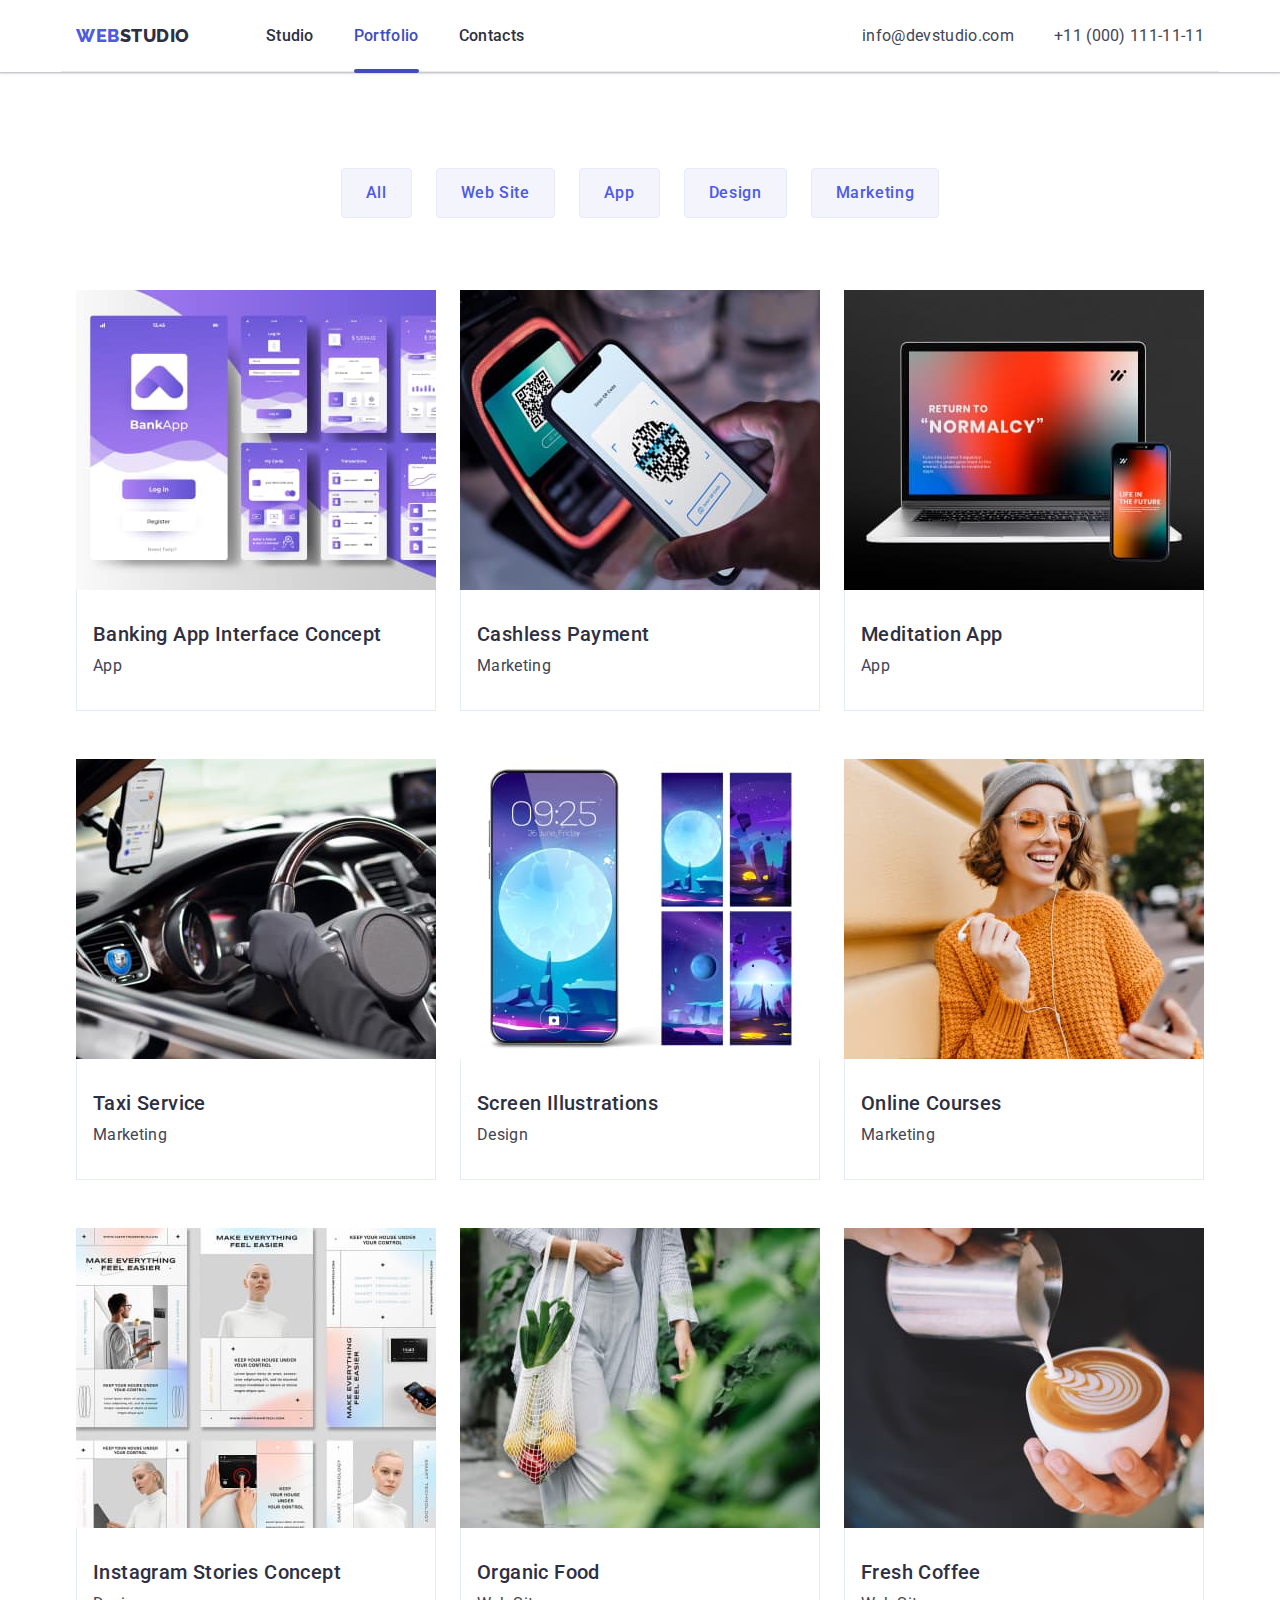
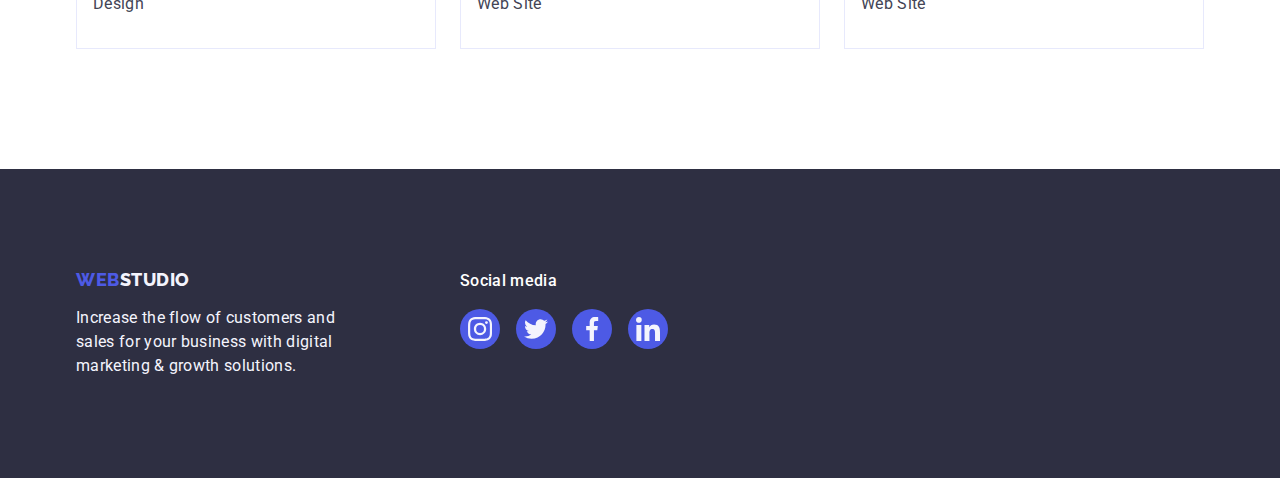
==== portfolio.html @ aacfbc00 "commit" ====
<!DOCTYPE html>
<html lang="en">
  <head>
    <meta charset="UTF-8" />
    <meta http-equiv="X-UA-Compatible" content="IE=edge" />
    <meta name="viewport" content="width=device-width, initial-scale=1.0" />
    <title>Portfolio</title>
    <link rel="preconnect" href="https://fonts.googleapis.com" />
    <link rel="preconnect" href="https://fonts.gstatic.com" crossorigin />
    <link
      href="https://fonts.googleapis.com/css2?family=Raleway:wght@700&family=Roboto:wght@400;500&display=swap"
      rel="stylesheet"
    />
    <link
      href="https://cdnjs.cloudflare.com/ajax/libs/modern-normalize/2.0.0/modern-normalize.min.css"
      rel="stylesheet"
    />
    <link rel="stylesheet" href="./css/style.css" />
  </head>
  <body>
    <header class="page-header">
      <div class="container heder-conteiner">
        <nav class="navigation">
          <a href="./index.html" class="nav-item link"
            >Web<span class="logo">Studio</span></a
          >
          <ul class="site-nav list">
            <li class="site-nave-page">
              <a href="./index.html" class="site-nav-item link">Studio</a>
            </li>
            <li class="site-nave-page">
              <a href="./portfolio.html" class="site-nav-item current-page link"
                >Portfolio</a
              >
            </li>
            <li class="site-nave-page">
              <a href="" class="site-nav-item link"> Contacts </a>
            </li>
          </ul>
        </nav>
        <address class="adress-nav">
          <ul class="address-list list">
            <li>
              <a href="mailto:info@devstudio.com" class="adress-item link"
                >info@devstudio.com</a
              >
            </li>
            <li>
              <a href="tel:+110001111111" class="adress-item link"
                >+11 (000) 111-11-11</a
              >
            </li>
          </ul>
        </address>
      </div>
    </header>
    <main>
      <section class="navigation-portfolio">
        <div class="container">
          <h1 hidden>Navigation</h1>

          <ul class="list-navigation list">
            <li class="btn-item">
              <button type="button" class="btn-navigation">All</button>
            </li>
            <li class="btn-item">
              <button type="button" class="btn-navigation">Web Site</button>
            </li>
            <li class="btn-item">
              <button type="button" class="btn-navigation">App</button>
            </li>
            <li class="btn-item">
              <button type="button" class="btn-navigation">Design</button>
            </li>
            <li class="btn-item">
              <button type="button" class="btn-navigation">Marketing</button>
            </li>
          </ul>
          <ul class="portfolio-list list">
            <li class="portfolio-item">
              <a class="link portfolio-link" href="">
                <div class="overlay-wrap">
                  <img
                    src="./images/portfolio/bankng-app.jpg"
                    alt="bankng app"
                    height="300"
                    width="360"
                    class="portfolio-img"
                  />
                  <p class="overlay">
                    14 Stylish and User-Friendly App Design Concepts · Task
                    Manager App · Calorie Tracker App · Exotic Fruit Ecommerce
                    App · Cloud Storage App
                  </p>
                </div>
                <div class="portfolio-item-block">
                  <h2 class="portfolio-title">Banking App Interface Concept</h2>
                  <p class="portfolio-text">App</p>
                </div>
              </a>
            </li>
            <li class="portfolio-item">
              <a class="link portfolio-link" href="">
                <div class="overlay-wrap">
                  <img
                    src="./images/portfolio/payment.jpg"
                    alt="cashless payment"
                    height="300"
                    width="360"
                    class="portfolio-img"
                  />
                  <p class="overlay">
                    14 Stylish and User-Friendly App Design Concepts · Task
                    Manager App · Calorie Tracker App · Exotic Fruit Ecommerce
                    App · Cloud Storage App
                  </p>
                </div>
                <div class="portfolio-item-block">
                  <h2 class="portfolio-title">Cashless Payment</h2>
                  <p class="portfolio-text">Marketing</p>
                </div>
              </a>
            </li>
            <li class="portfolio-item">
              <a class="link portfolio-link" href="">
                <div class="overlay-wrap">
                  <img
                    src="./images/portfolio/meditation-app.jpg"
                    alt="meditation app"
                    height="300"
                    width="360"
                    class="portfolio-img"
                  />
                  <p class="overlay">
                    14 Stylish and User-Friendly App Design Concepts · Task
                    Manager App · Calorie Tracker App · Exotic Fruit Ecommerce
                    App · Cloud Storage App
                  </p>
                </div>
                <div class="portfolio-item-block">
                  <h2 class="portfolio-title">Meditation App</h2>
                  <p class="portfolio-text">App</p>
                </div>
              </a>
            </li>
            <li class="portfolio-item">
              <a class="link portfolio-link" href="">
                <div class="overlay-wrap">
                  <img
                    src="./images/portfolio/taxi-servise.jpg"
                    alt="taxi service"
                    height="300"
                    width="360"
                    class="portfolio-img"
                  />
                  <p class="overlay">
                    14 Stylish and User-Friendly App Design Concepts · Task
                    Manager App · Calorie Tracker App · Exotic Fruit Ecommerce
                    App · Cloud Storage App
                  </p>
                </div>
                <div class="portfolio-item-block">
                  <h2 class="portfolio-title">Taxi Service</h2>
                  <p class="portfolio-text">Marketing</p>
                </div>
              </a>
            </li>
            <li class="portfolio-item">
              <a class="link portfolio-link" href="">
                <div class="overlay-wrap">
                  <img
                    src="./images/portfolio/screen.jpg"
                    alt="screen"
                    height="300"
                    width="360"
                    class="portfolio-img"
                  />
                  <p class="overlay">
                    14 Stylish and User-Friendly App Design Concepts · Task
                    Manager App · Calorie Tracker App · Exotic Fruit Ecommerce
                    App · Cloud Storage App
                  </p>
                </div>
                <div class="portfolio-item-block">
                  <h2 class="portfolio-title">Screen Illustrations</h2>
                  <p class="portfolio-text">Design</p>
                </div>
              </a>
            </li>
            <li class="portfolio-item">
              <a class="link portfolio-link" href="">
                <div class="overlay-wrap">
                  <img
                    src="./images/portfolio/online-courses.jpg"
                    alt="online courses"
                    height="300"
                    width="360"
                    class="portfolio-img"
                  />
                  <p class="overlay">
                    14 Stylish and User-Friendly App Design Concepts · Task
                    Manager App · Calorie Tracker App · Exotic Fruit Ecommerce
                    App · Cloud Storage App
                  </p>
                </div>
                <div class="portfolio-item-block">
                  <h2 class="portfolio-title">Online Courses</h2>
                  <p class="portfolio-text">Marketing</p>
                </div>
              </a>
            </li>
            <li class="portfolio-item">
              <a class="link portfolio-link" href="">
                <div class="overlay-wrap">
                  <img
                    src="./images/portfolio/instagram-stories.jpg"
                    alt="instagram stories concept"
                    height="300"
                    width="360"
                    class="portfolio-img"
                  />
                  <p class="overlay">
                    14 Stylish and User-Friendly App Design Concepts · Task
                    Manager App · Calorie Tracker App · Exotic Fruit Ecommerce
                    App · Cloud Storage App
                  </p>
                </div>
                <div class="portfolio-item-block">
                  <h2 class="portfolio-title">Instagram Stories Concept</h2>
                  <p class="portfolio-text">Design</p>
                </div>
              </a>
            </li>
            <li class="portfolio-item">
              <a class="link portfolio-link" href="">
                <div class="overlay-wrap">
                  <img
                    src="./images/portfolio/organic-food.jpg"
                    alt="organic food"
                    height="300"
                    width="360"
                    class="portfolio-img"
                  />
                  <p class="overlay">
                    14 Stylish and User-Friendly App Design Concepts · Task
                    Manager App · Calorie Tracker App · Exotic Fruit Ecommerce
                    App · Cloud Storage App
                  </p>
                </div>
                <div class="portfolio-item-block">
                  <h2 class="portfolio-title">Organic Food</h2>
                  <p class="portfolio-text">Web Site</p>
                </div>
              </a>
            </li>
            <li class="portfolio-item">
              <a class="link portfolio-link" href="">
                <div class="overlay-wrap">
                  <img
                    src="./images/portfolio/fresh-cofee.jpg"
                    alt="fresh coffee"
                    height="300"
                    width="360"
                    class="portfolio-img"
                  />
                  <p class="overlay">
                    14 Stylish and User-Friendly App Design Concepts · Task
                    Manager App · Calorie Tracker App · Exotic Fruit Ecommerce
                    App · Cloud Storage App
                  </p>
                </div>
                <div class="portfolio-item-block">
                  <h2 class="portfolio-title">Fresh Coffee</h2>
                  <p class="portfolio-text">Web Site</p>
                </div>
              </a>
            </li>
          </ul>
        </div>
      </section>
    </main>
    <footer class="footer">
      <div class="container footer-container">
        <div class="footer-block">
          <a href="./index.html" class="nav-item-footer link"
            >Web<span class="logo-footer">Studio</span></a
          >
          <p class="footer-text">
            Increase the flow of customers and sales for your business with
            digital marketing & growth solutions.
          </p>
        </div>
        <div class="footer-soc-block">
          <p class="footer-soc-name">Social media</p>
          <ul class="footer-soc-list list">
            <li class="footer-soc-item">
              <a
                href=""
                class="footer-soc-link link"
                target="_blank"
                rel="nooperen noreferrer"
                ><svg class="footer-soc-icon" width="24" height="24">
                  <use href="./images/icons.svg#icon-instagram"></use>
                </svg>
              </a>
            </li>
            <li class="footer-soc-item">
              <a
                href=""
                class="footer-soc-link link"
                target="_blank"
                rel="nooperen noreferrer"
              >
                <svg class="footer-soc-icon" width="24" height="24">
                  <use href="./images/icons.svg#icon-twitter"></use>
                </svg>
              </a>
            </li>
            <li class="footer-soc-item">
              <a
                href=""
                class="footer-soc-link link"
                target="_blank"
                rel="nooperen noreferrer"
                ><svg class="footer-soc-icon" width="24" height="24">
                  <use href="./images/icons.svg#icon-facebook"></use>
                </svg>
              </a>
            </li>
            <li class="footer-soc-item">
              <a
                href=""
                class="footer-soc-link link"
                target="_blank"
                rel="nooperen noreferrer"
                ><svg class="footer-soc-icon" width="24" height="24">
                  <use href="./images/icons.svg#icon-linkedin"></use>
                </svg>
              </a>
            </li>
          </ul>
        </div>
      </div>
    </footer>
  </body>
</html>
---- css/style.css ----
.list {
  list-style: none;
}

.link {
  text-decoration: none;
}

:root {
  --first-title-color: #ffffff;
  --title-our-work-color: #2e2f42;
  --logo-color: #2e2f42;
  --background-color-btn: #f4f4fd;
  --portfolio-btn-color: #e7e9fc;
}
body {
  font-family: 'Roboto', sans-serif;
  color: #434455;
  background-color: #ffffff;
}

ul {
  margin: 0;
  padding: 0;
}

p,
h1,
h2,
h3 {
  margin: 0;
}

img {
  display: block;
}
/*========HEADER========*/
.page-header {
  box-shadow: 0px 2px 1px rgba(46, 47, 66, 0.08),
    0px 1px 1px rgba(46, 47, 66, 0.16), 0px 1px 6px rgba(46, 47, 66, 0.08);
}

.heder-conteiner {
  display: flex;
  border-bottom: 1px solid #e7e9fc;
  height: 72px;
}

.container {
  width: 1158px;
  padding-left: 15px;
  padding-right: 15px;
  margin: 0 auto;
}

.logo {
  font-family: 'Raleway', sans-serif;
  font-weight: 800;
  font-size: 18px;
  line-height: 1.17;
  letter-spacing: 0.03em;
  text-transform: uppercase;
  color: var(--logo-color);
}

.navigation {
  display: flex;
  align-items: center;
}

.adress-conteiner {
  display: flex;
  margin-left: auto;
}

.nav-item {
  font-family: 'Raleway', sans-serif;
  font-style: normal;
  font-weight: 800;
  font-size: 18px;
  line-height: 1.17;
  /* identical to box height, or 117% */
  letter-spacing: 0.03em;
  text-transform: uppercase;
  color: #4d5ae5;
  margin-right: 76px;
  padding: 24px 0;
  transition: color 250ms cubic-bezier(0.4, 0, 0.2, 1);
}

.site-nav {
  display: flex;
  gap: 40px;
  align-items: center;
  padding: 24px 0;
}

.site-nav-item {
  font-weight: 500;
  font-size: 16px;
  line-height: 1.5;
  letter-spacing: 0.02em;
  color: #2e2f42;
  display: block;
  padding: 24px 0;
  position: relative;
  transition: color 250ms cubic-bezier(0.4, 0, 0.2, 1);
}

.site-nav-item::after {
  content: '';
  position: absolute;
  left: 0;
  bottom: 0;
  transform: scaleX(0);
  transform-origin: right;
  width: 100%;
  height: 4px;
  bottom: -1px;
  border-radius: 2px;
  background-color: #404bbf;
  transition: color 250ms cubic-bezier(0.4, 0, 0.2, 1);
}

.site-nav-item:hover::after,
.site-nav-item:focus::after,
.site-nav-item.current-page::after {
  transform: scaleX(1);
  transform-origin: left;
}

.site-nav-item:hover,
.site-nav-item:focus,
.site-nav-item.current-page {
  color: #404bbf;
}

.adress-nav {
  display: flex;
  font-style: normal;
  margin-left: auto;
  align-items: center;
}
.address-list {
  display: flex;
  gap: 40px;
}
.adress-item {
  font-size: 16px;
  line-height: 1.5;
  letter-spacing: 0.02em;
  color: #434455;
  font-style: normal;
  display: block;
  padding: 24px 0;
  transition: color 250ms cubic-bezier(0.4, 0, 0.2, 1);
}

.adress-item:hover,
.adress-item:focus {
  color: #404bbf;
}

.hero {
  background: #2e2f42;
  padding: 188px 0;
  background-image: linear-gradient(
      rgba(46, 47, 66, 0.7),
      rgba(46, 47, 66, 0.7)
    ),
    url(../images/people-office.jpg);
  background-repeat: no-repeat;
  background-position: center;
  background-size: cover;
  max-width: 1440px;
}

.hero-title {
  font-size: 56px;
  line-height: 1.07;
  text-align: center;
  letter-spacing: 0.02em;
  color: var(--first-title-color);
  max-width: 496px;
  margin-left: auto;
  margin-right: auto;
}
.btn-hero {
  display: block;
  font-family: 'Roboto', sans-serif;
  min-width: 169px;
  height: 56px;
  background: #4d5ae5;
  box-shadow: 0px 4px 4px rgba(0, 0, 0, 0.15);
  border-radius: 4px;
  cursor: pointer;
  font-weight: 500;
  font-size: 16px;
  line-height: 1.5;
  /* identical to box height, or 150% */
  align-items: center;
  letter-spacing: 0.04em;
  color: #ffffff;
  margin-top: 48px;
  margin-left: auto;
  margin-right: auto;
  border: none;
  transition: background-color 250ms cubic-bezier(0.4, 0, 0.2, 1);
}

.btn-hero:hover,
.btn-hero:focus {
  background-color: #404bbf;
}
/*INFO--------*/

.info {
  padding: 120px 0;
}

.visually-hidden {
  position: absolute;
  width: 1px;
  height: 1px;
  margin: -1px;
  border: 0;
  padding: 0;

  white-space: nowrap;
  clip-path: inset(100%);
  clip: rect(0 0 0 0);
  overflow: hidden;
}

.post-cats-item {
  border-radius: 4px;
}
.container-info {
  display: flex;
}

.list-info {
  display: flex;
  gap: 24px;
}

.list-icons-block {
  display: flex;
  justify-content: center;
  align-items: center;
  height: 112px;
  background-color: #f4f4fd;
  border-radius: 4px;
  margin-bottom: 8px;
}

.post-cats-title {
  font-weight: 500;
  font-size: 20px;
  line-height: 1.2;
  /* identical to box height, or 120% */
  letter-spacing: 0.02em;
  color: #2e2f42;
  margin-bottom: 8px;
}

.post-cats-text {
  min-width: 264px;
  font-size: 16px;
  line-height: 1.5;
  /* or 150% */
  letter-spacing: 0.02em;
  color: #434455;
}

/*our-work-container*/

.our-work {
  padding-bottom: 120px;
}

.our-work-title {
  font-size: 36px;
  line-height: 1.11;
  /* identical to box height, or 111% */
  text-align: center;
  letter-spacing: 0.02em;
  text-transform: capitalize;
  color: var(--title-our-work-color);
  padding-bottom: 72px;
}

.our-work-list {
  display: flex;
  gap: 24px;
}

.section-team {
  background: #f4f4fd;
  padding-top: 120px;
  padding-bottom: 120px;
}

.team-block {
  background-color: #ffffff;
  width: calc((100% - 72px) / 4);
  border-radius: 0px 0px 4px 4px;
  box-shadow: 0px 1px 6px rgba(46, 47, 66, 0.08),
    0px 1px 1px rgba(46, 47, 66, 0.16), 0px 2px 1px rgba(46, 47, 66, 0.08);
}

.team-list {
  display: flex;
  gap: 24px;
}

.team-title {
  font-size: 36px;
  line-height: 1.11;
  text-align: center;
  letter-spacing: 0.02em;
  text-transform: capitalize;
  color: var(--title-our-work-color);
  margin-bottom: 72px;
}

.team-name {
  padding: 32px 16px;
}

.team-subtitle {
  font-weight: 500;
  font-size: 20px;
  line-height: 1.2;
  letter-spacing: 0.02em;
  color: #2e2f42;
  text-align: center;
  margin-bottom: 8px;
}

.team-text {
  font-size: 16px;
  line-height: 24px;
  /* identical to box height, or 150% */
  letter-spacing: 0.02em;
  color: #434455;
  text-align: center;
  margin-bottom: 8px;
}
.team-soc-list {
  display: flex;
  justify-content: center;
  gap: 24px;
}

.team-soc-item {
  width: 40px;
  height: 40px;
}
.team-soc-link {
  width: 100%;
  height: 100%;
  background-color: #4d5ae5;
  border-radius: 50%;
  display: flex;
  justify-content: center;
  align-items: center;
  transition-property: background-color;
  transition-duration: 250ms;
  transition-timing-function: cubic-bezier(0.4, 0, 0.2, 1);
}

.team-soc-link:hover,
.team-soc-link:focus {
  background-color: #404bbf;
}

.team-soc-icon {
  fill: #f4f4fd;
}

.customers-section {
  padding-top: 120px;
}

.customers-name {
  font-family: 'Roboto';

  font-weight: 700;
  font-size: 36px;
  line-height: 1.11;
  text-align: center;
  letter-spacing: 0.02em;
  text-transform: capitalize;
  color: #2e2f42;
  margin-bottom: 72px;
}

.customers-list {
  display: flex;
  flex-direction: row;
  align-items: flex-start;
  padding-bottom: 120px;
  gap: 24px;
}

.costomers-link {
  width: 100%;
  height: 100%;
  display: flex;
  box-sizing: border-box;
  border: 1px solid #8e8f99;
  border-radius: 4px;
  justify-content: center;
  align-items: center;
  color: #8e8f99;
  transition-property: border-color, color;
  transition-duration: 250ms;
  transition-timing-function: cubic-bezier(0.4, 0, 0.2, 1);
}

.costomers-link:hover,
.costomers-link:focus {
  border-color: #404bbf;
  color: #404bbf;
}

.customers-item {
  width: 168px;
  height: 88px;
  display: flex;
}

.customers-icon {
  fill: currentColor;
}

.logo-footer {
  font-family: 'Raleway', sans-serif;
  font-weight: 800;
  font-size: 18px;
  line-height: 1.17;
  /* identical to box height, or 117% */
  letter-spacing: 0.03em;
  text-transform: uppercase;
  color: #f4f4fd;
}

.footer-item {
  font-family: 'Raleway';
  font-weight: 800;
  font-size: 18px;
  line-height: 1.17;
  /* identical to box height, or 117% */
  letter-spacing: 0.03em;
  text-transform: uppercase;
  color: #f4f4fd;
}

.footer {
  background: #2e2f42;
  padding: 100px 0;
}

.footer-text {
  font-size: 16px;
  line-height: 1.5;
  letter-spacing: 0.02em;
  color: #f4f4fd;
  width: 264px;
}

.footer-container {
  display: flex;
  justify-content: left;

  align-items: baseline;
}

.footer-block {
  margin-right: 120px;
}

.footer-soc-list {
  display: flex;
  gap: 16px;
}
.footer-soc-item {
  width: 40px;
  height: 40px;
}

.footer-soc-icon {
  fill: #f4f4fd;
}

.footer-soc-link:hover,
.footer-soc-link:focus {
  background-color: #31d0aa;
}

.footer-soc-name {
  font-family: 'Roboto';
  font-weight: 500;
  font-size: 16px;
  line-height: 1.5;
  /* identical to box height, or 150% */
  letter-spacing: 0.02em;
  color: #ffffff;
  margin-bottom: 16px;
}

.footer-soc-link {
  width: 100%;
  height: 100%;
  background-color: #4d5ae5;
  border-radius: 50%;
  display: flex;
  justify-content: center;
  align-items: center;
  transition-property: background-color;
  transition-duration: 250ms;
  transition-timing-function: cubic-bezier(0.4, 0, 0.2, 1);
}

.nav-item-footer {
  font-family: 'Raleway', sans-serif;
  font-style: normal;
  font-weight: 800;
  font-size: 18px;
  line-height: 1.17;
  /* identical to box height, or 117% */
  letter-spacing: 0.03em;
  text-transform: uppercase;
  color: #4d5ae5;
  display: inline-block;
  margin-bottom: 16px;
}

.btn-navigation {
  font-family: 'Roboto', sans-serif;
  font-weight: 500;
  font-size: 16px;
  line-height: 1.5;
  /* identical to box height, or 150% */
  display: flex;
  align-items: center;
  text-align: center;
  letter-spacing: 0.04em;
  color: #4d5ae5;
  cursor: pointer;
  background-color: var(--background-color-btn);
  padding: 12px 24px;
  border-radius: 4px;
  border: 1px solid var(--portfolio-btn-color);
  transition: color 250ms cubic-bezier(0.4, 0, 0.2, 1),
    background-color 250ms cubic-bezier(0.4, 0, 0.2, 1),
    border-color 250ms cubic-bezier(0.4, 0, 0.2, 1),
    box-shadow 250ms cubic-bezier(0.4, 0, 0.2, 1);
}

.btn-navigation:hover,
.btn-navigation:focus {
  color: #ffffff;
  background: #404bbf;
  border: 1px solid transparent;
  box-shadow: 0px 3px 1px rgba(0, 0, 0, 0.1), 0px 2px 1px rgba(0, 0, 0, 0.08),
    0px 2px 2px rgba(0, 0, 0, 0.12);
}

.list-nav {
  margin-left: 0 auto;
  margin-right: 0 auto;
  padding-top: 96px;
}

.list-navigation {
  display: flex;
  gap: 24px;
  justify-content: center;
  margin-bottom: 72px;
}

.portfolio-container {
  margin-top: 72px;
  margin-bottom: 120px;
}

.navigation-portfolio {
  display: flex;
  padding-top: 96px;
  padding-bottom: 120px;
}

.portfolio-link {
  display: block;
  transition: box-shadow 250ms cubic-bezier(0.4, 0, 0.2, 1);
}

.portfolio-item-block {
  padding: 32px 16px;
  border: 1px solid #e7e9fc;
  border-top: none;
}

.portfolio-list {
  display: flex;
  gap: 24px;
  flex-wrap: wrap;
  row-gap: 48px;
}

.portfolio-item {
  width: calc((100% - 48px) / 3);
}

.portfolio-link:hover .overlay,
.portfolio-link:focus .overlay {
  transform: translateY(0);
}
.portfolio-link:hover,
.portfolio-link:focus {
  box-shadow: 0px 1px 6px rgba(46, 47, 66, 0.08),
    0px 1px 1px rgba(46, 47, 66, 0.16), 0px 2px 1px rgba(46, 47, 66, 0.08);
}

.portfolio-title {
  font-weight: 500;
  font-size: 20px;
  line-height: 1.2;
  /* identical to box height, or 120% */
  letter-spacing: 0.02em;
  color: #2e2f42;
  margin-bottom: 8px;
}

.portfolio-text {
  font-size: 16px;
  line-height: 1.5;
  /* identical to box height, or 150% */
  letter-spacing: 0.02em;
  color: #434455;
}

.overlay-wrap {
  position: relative;
  overflow: hidden;
}

.overlay {
  position: absolute;
  top: 0;
  padding: 40px 32px;
  width: 100%;
  height: 100%;
  background-color: #4d5ae5;
  font-family: 'Roboto';
  font-size: 16px;
  line-height: 1.5;
  letter-spacing: 0.02em;
  color: #f4f4fd;
  transform: translateY(100%);
  transition: transform 250ms cubic-bezier(0.4, 0, 0.2, 1);
}

.backdrop {
  position: fixed;
  width: 100%;
  height: 100%;
  background-color: rgba(46, 47, 66, 0.4);
  top: 0;
  transition: opacity 250ms cubic-bezier(0.4, 0, 0.2, 1),
    visibility 250ms cubic-bezier(0.4, 0, 0.2, 1);
}

.modal {
  position: absolute;
  top: 50%;
  left: 50%;
  transform: translate(-50%, -50%) scale(1);
  transition: transform 250ms cubic-bezier(0.4, 0, 0.2, 1);
  width: 408px;
  min-height: 584px;
  background-color: #fcfcfc;
  box-shadow: 0px 1px 1px rgba(0, 0, 0, 0.14), 0px 1px 3px rgba(0, 0, 0, 0.12),
    0px 2px 1px rgba(0, 0, 0, 0.2);
  border-radius: 4px;
}

.backdrop.is-hidden .modal {
  transform: translate(-50%, -50%) scaleY(0);
}

.is-hidden {
  visibility: hidden;
  opacity: 0;
  pointer-events: none;
}

.modal-close {
  position: absolute;
  width: 24px;
  height: 24px;
  top: 24px;
  right: 24px;
  background: #e7e9fc;
  border-radius: 50%;
  display: flex;
  justify-content: center;
  align-items: center;
  margin-left: auto;
  border: 1px solid rgba(0, 0, 0, 0.1);
  padding: 0;
  cursor: pointer;
  transition: background-color 250ms cubic-bezier(0.4, 0, 0.2, 1),
    border 250ms cubic-bezier(0.4, 0, 0.2, 1);
}

.modal-close:hover,
.modal-close:focus {
  background: #404bbf;
  border-radius: 50%;
  border: none;
  fill: #ffffff;
}

.modal-close-icon {
  transition: fill 250ms cubic-bezier(0.4, 0, 0.2, 1);
}

.modal-title {
  padding-top: 72px;
  font-weight: 500;
  font-size: 16px;
  line-height: 1.5;
  text-align: center;
  letter-spacing: 0.02em;
  color: #2e2f42;
  padding-bottom: 32px;
}

.modal-field {
  margin-bottom: 26px;
  margin-left: 24px;
}
.modal-input {
  display: flex;
  width: 360px;
  height: 40px;
  border: 1px solid rgba(46, 47, 66, 0.4);
  border-radius: 4px;
  padding-left: 19px;
  font-size: 16px;
  line-height: 1.5;
  letter-spacing: 0.02em;
}

.input-wrap {
  position: relative;
}

.modal-icon {
  position: absolute;
  left: 19px;
  top: 50%;
  transform: translateY(-50%);
}

.modal-icon:hover,
.modal-icon:focus {
  fill: #4d5ae5;
}

.modal-input:hover,
.modal-input:focus {
  border: 1px solid #4d5ae5;
  border-radius: 4px;
}

.input-label {
  font-family: 'Roboto';
  font-style: normal;
  font-weight: 400;
  font-size: 12px;
  line-height: 1.2px;
  letter-spacing: 0.04em;
  color: #8e8f99;
  padding-bottom: 4px;
}

.modal-btn {
  width: 169px;
  height: 56px;
  margin: 24px 120px 24px 119px;
  font-weight: 500;
  font-size: 16px;
  line-height: 1.5;
  letter-spacing: 0.04em;
}

.modal-btn:hover,
.modal-btn:focus {
  background: #4d5ae5;
  border-radius: 4px;
  color: #ffffff;
  border: none;
}
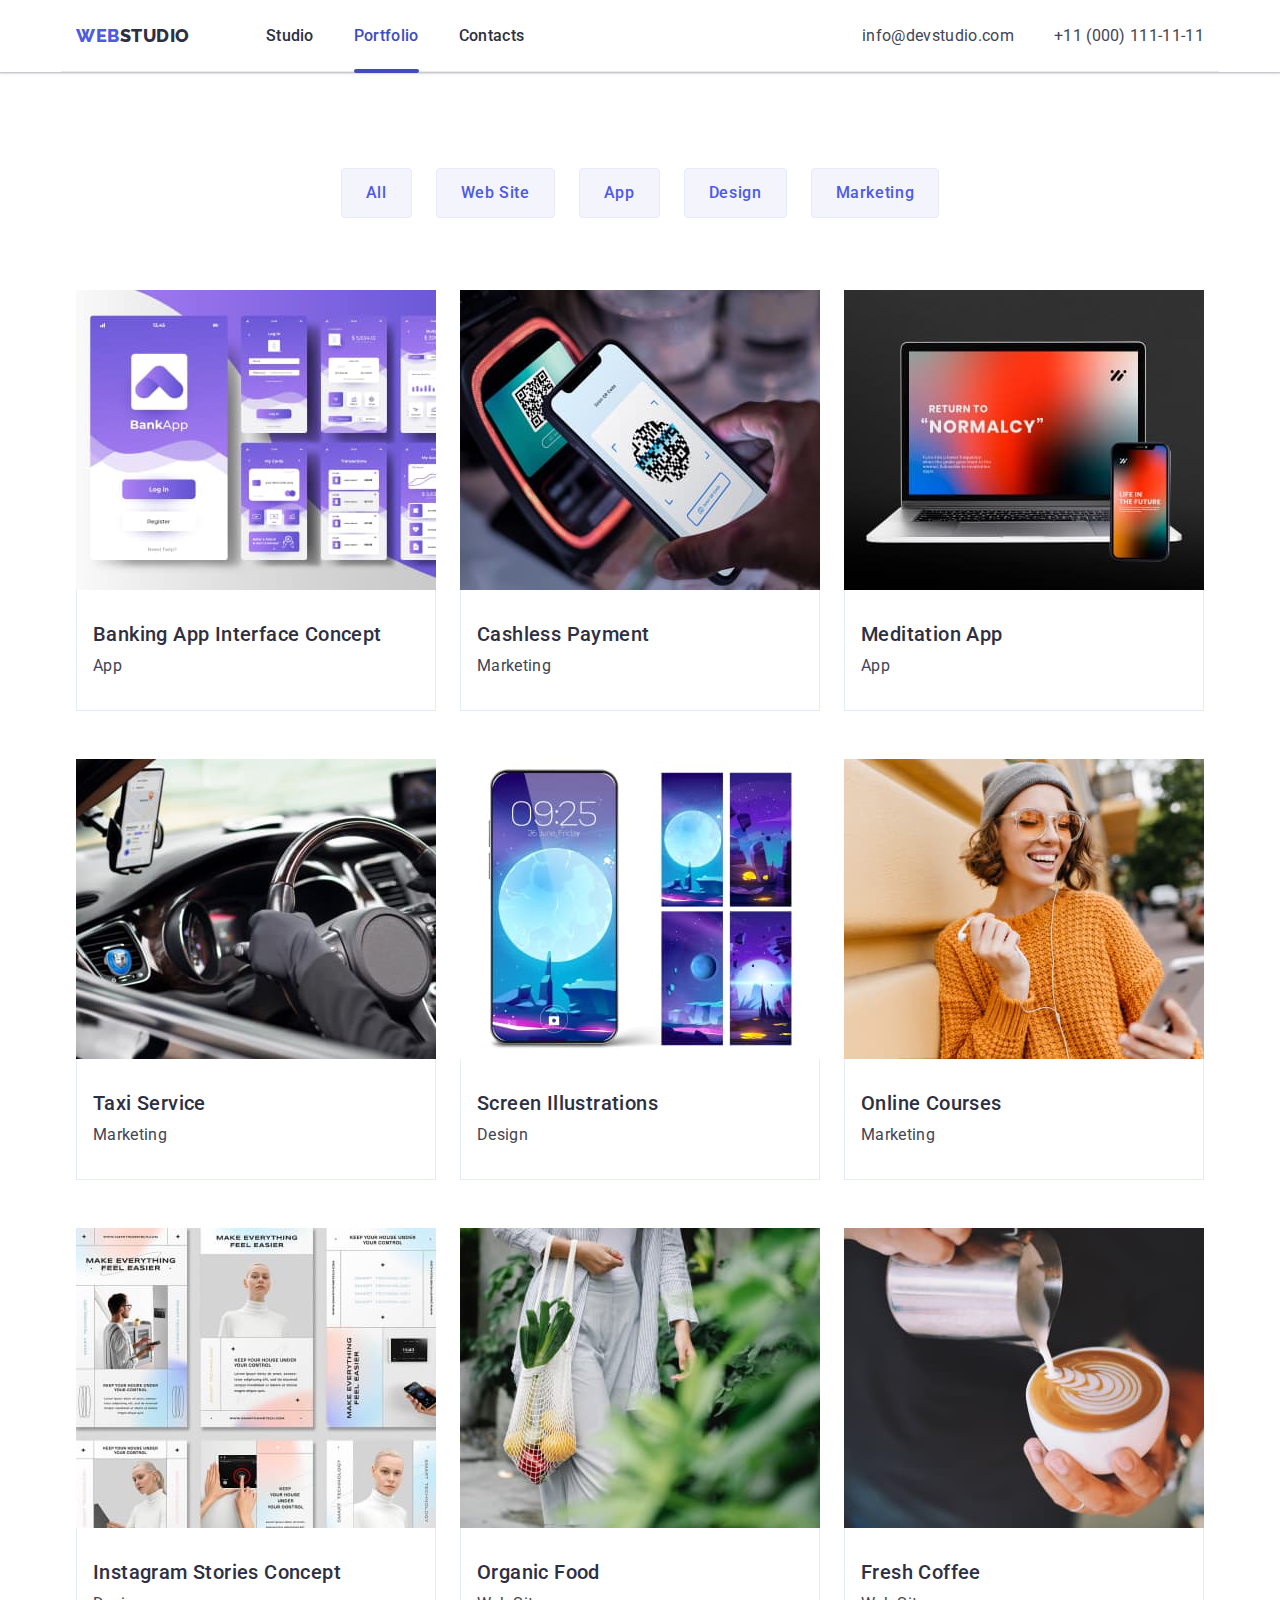
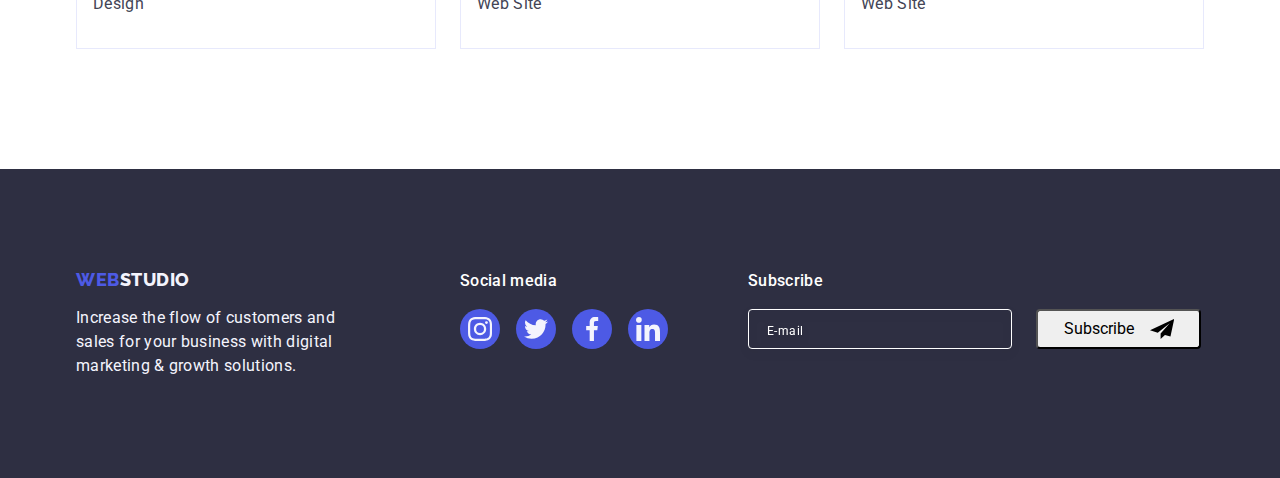
==== commit d9f88dc1: "commit" ====
--- a/portfolio.html
+++ b/portfolio.html
@@ -340,6 +340,24 @@
             </li>
           </ul>
         </div>
+        <div>
+          <p class="footer-input-title">Subscribe</p>
+          <div class="footer-btn-block">
+            <input
+              type="email"
+              id="footer-email"
+              name="footer-email"
+              class="footer-input"
+              placeholder="E-mail"
+            />
+            <button type="submit" class="footer-btn">
+              Subscribe
+              <svg class="footer-icon-btn" width="24" height="24">
+                <use href="./images/icons.svg#icon-send"></use>
+              </svg>
+            </button>
+          </div>
+        </div>
       </div>
     </footer>
   </body>
--- a/css/style.css
+++ b/css/style.css
@@ -685,6 +685,7 @@
   box-shadow: 0px 1px 1px rgba(0, 0, 0, 0.14), 0px 1px 3px rgba(0, 0, 0, 0.12),
     0px 2px 1px rgba(0, 0, 0, 0.2);
   border-radius: 4px;
+  padding: 72px 24px 24px 24px;
 }
 
 .backdrop.is-hidden .modal {
@@ -729,30 +730,35 @@
 }
 
 .modal-title {
-  padding-top: 72px;
   font-weight: 500;
   font-size: 16px;
   line-height: 1.5;
   text-align: center;
   letter-spacing: 0.02em;
   color: #2e2f42;
-  padding-bottom: 32px;
+  margin-bottom: 16px;
 }
 
 .modal-field {
-  margin-bottom: 26px;
-  margin-left: 24px;
+  margin-bottom: 8px;
 }
 .modal-input {
   display: flex;
-  width: 360px;
+  width: 100%;
   height: 40px;
   border: 1px solid rgba(46, 47, 66, 0.4);
   border-radius: 4px;
-  padding-left: 19px;
-  font-size: 16px;
-  line-height: 1.5;
-  letter-spacing: 0.02em;
+  padding-left: 38px;
+  font-size: 16px;
+  line-height: 1.5;
+  letter-spacing: 0.02em;
+  outline: transparent;
+  transition: border-color 250ms cubic-bezier(0.4, 0, 0.2, 1);
+  background-color: transparent;
+}
+
+.modal-field-textarea {
+  margin-bottom: 16px;
 }
 
 .input-wrap {
@@ -761,41 +767,54 @@
 
 .modal-icon {
   position: absolute;
-  left: 19px;
+  left: 16px;
   top: 50%;
   transform: translateY(-50%);
-}
-
-.modal-icon:hover,
-.modal-icon:focus {
+  transition: fill 250ms cubic-bezier(0.4, 0, 0.2, 1);
+}
+
+.modal-icon:hover {
   fill: #4d5ae5;
 }
 
-.modal-input:hover,
+.modal-input:hover {
+  border: 1px solid #4d5ae5;
+}
+
 .modal-input:focus {
   border: 1px solid #4d5ae5;
-  border-radius: 4px;
+}
+.modal-input:focus + .modal-icon {
+  fill: #4d5ae5;
 }
 
 .input-label {
+  display: block;
   font-family: 'Roboto';
   font-style: normal;
   font-weight: 400;
   font-size: 12px;
-  line-height: 1.2px;
+  line-height: 1.17px;
   letter-spacing: 0.04em;
   color: #8e8f99;
-  padding-bottom: 4px;
+  margin-bottom: 4px;
 }
 
 .modal-btn {
-  width: 169px;
+  display: block;
+  min-width: 169px;
   height: 56px;
   margin: 24px 120px 24px 119px;
   font-weight: 500;
   font-size: 16px;
   line-height: 1.5;
   letter-spacing: 0.04em;
+  color: #ffffff;
+  cursor: pointer;
+  background-color: #4d5ae5;
+  border: none;
+  border-radius: 4px;
+  transition: background-color 250ms cubic-bezier(0.4, 0, 0.2, 1);
 }
 
 .modal-btn:hover,
@@ -805,3 +824,139 @@
   color: #ffffff;
   border: none;
 }
+
+.modal-comment {
+  width: 100%;
+  height: 120px;
+  border: 1px solid rgba(46, 47, 66, 0.4);
+  border-radius: 4px;
+  font-size: 12px;
+  line-height: 1.17;
+  letter-spacing: 0.04em;
+  color: rgba(46, 47, 66, 0.4);
+  background-color: transparent;
+  transition: border-color 250ms cubic-bezier(0.4, 0, 0.2, 1);
+  resize: none;
+  padding: 8px 16px;
+  outline: transparent;
+}
+
+.modal-comment:hover,
+.modal-comment:focus {
+  border: 1px solid #4d5ae5;
+}
+
+.modal-comment::placeholder {
+  font-weight: 400;
+  font-size: 12px;
+  line-height: 1.2;
+  letter-spacing: 0.04em;
+  color: rgba(46, 47, 66, 0.4);
+  padding-top: 8px;
+  padding-left: 16px;
+}
+
+.modal-field-check {
+  margin-bottom: 24px;
+}
+
+.check-text {
+  display: flex;
+  align-items: center;
+  font-weight: 400;
+  font-size: 12px;
+  line-height: 1.17;
+  letter-spacing: 0.04em;
+  color: #8e8f99;
+}
+
+.check-block {
+  transition: background-color 250ms cubic-bezier(0.4, 0, 0.2, 1),
+    border 250ms cubic-bezier(0.4, 0, 0.2, 1),
+    fill 250ms cubic-bezier(0.4, 0, 0.2, 1);
+  display: inline-flex;
+}
+
+.check-text span {
+  width: 16px;
+  height: 16px;
+  border: 1px solid rgba(46, 47, 66, 0.4);
+  border-radius: 2px;
+  margin-right: 8px;
+  display: flex;
+  justify-content: center;
+  align-items: center;
+  fill: transparent;
+}
+
+.modal-check:checked + .check-text span {
+  background-color: #404bbf;
+  border: none;
+  border: 1px solid #404bbf;
+  border-radius: 2px;
+  fill: #f4f4fd;
+}
+
+.footer-input {
+  width: 264px;
+  height: 40px;
+  border: 1px solid #ffffff;
+  filter: drop-shadow(0px 4px 4px rgba(0, 0, 0, 0.15));
+  border-radius: 4px;
+  background-color: transparent;
+}
+
+.footer-input-title {
+  font-weight: 500;
+  font-size: 16px;
+  line-height: 1.5;
+  letter-spacing: 0.02em;
+  color: #ffffff;
+  margin-left: 80px;
+  margin-bottom: 16px;
+}
+
+.footer-input::placeholder {
+  font-size: 12px;
+  line-height: 2;
+  display: flex;
+  align-items: center;
+  letter-spacing: 0.04em;
+  color: #ffffff;
+  padding-left: 16px;
+}
+
+.footer-btn {
+  width: 165px;
+  height: 40px;
+  display: flex;
+  justify-content: center;
+  align-items: center;
+  padding: 8px 24px;
+  border-radius: 4px;
+  transition: color backgraund fill 250ms cubic-bezier(0.4, 0, 0.2, 1);
+}
+
+.footer-btn:hover,
+.footer-btn:focus,
+.footer-icon-btn:hover,
+.footer-icon-btn:focus {
+  color: #ffffff;
+  background: #4d5ae5;
+  fill: #ffffff;
+  border: none;
+}
+
+.footer-icon-btn {
+  margin-left: 16px;
+}
+
+.footer-btn-block {
+  display: flex;
+  margin-left: 80px;
+  gap: 24px;
+}
+
+.footer-item-check {
+  color: #4d5ae5;
+}
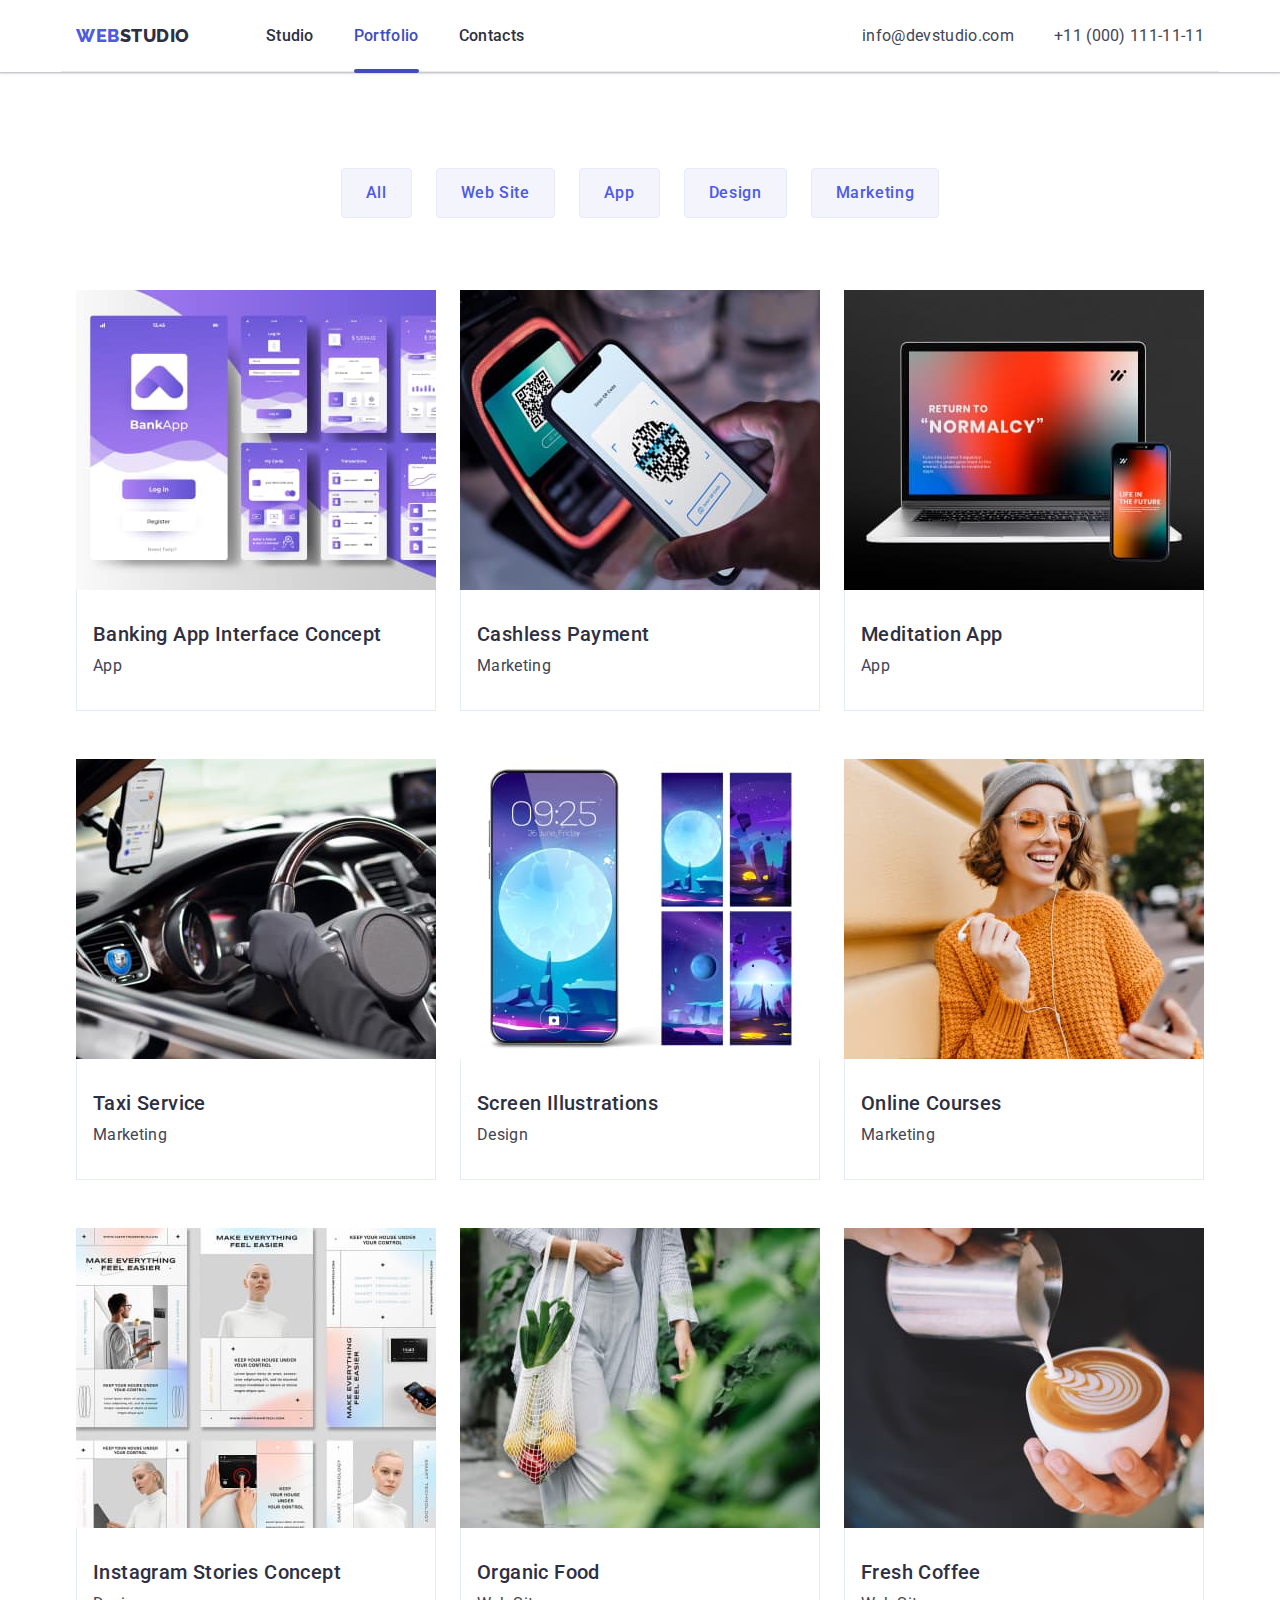
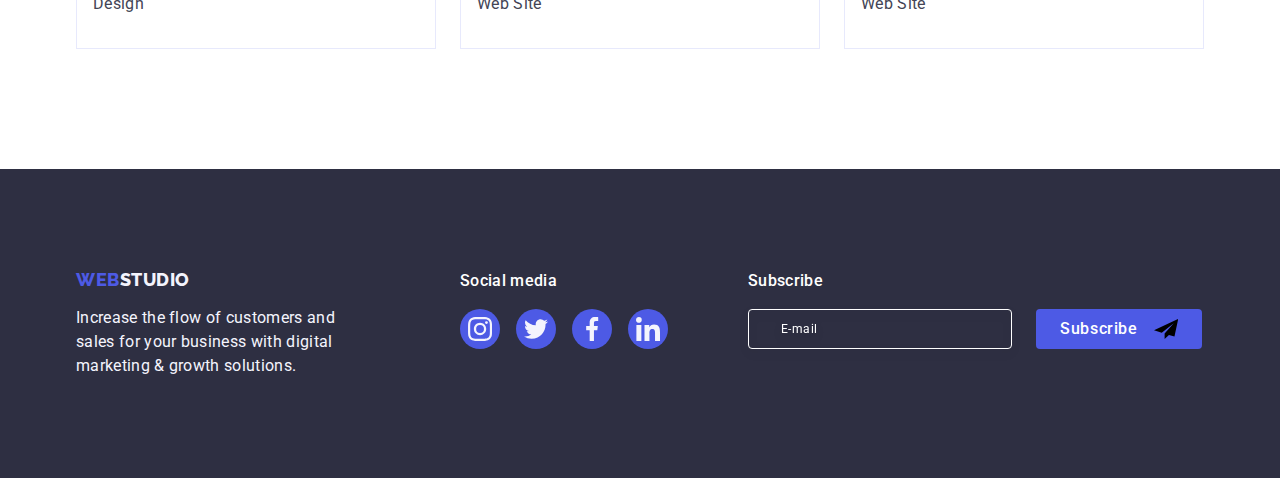
==== commit af18a7f3: "commit" ====
--- a/portfolio.html
+++ b/portfolio.html
@@ -340,23 +340,24 @@
             </li>
           </ul>
         </div>
-        <div>
+        <div class="footer-subscribe-block">
           <p class="footer-input-title">Subscribe</p>
-          <div class="footer-btn-block">
-            <input
-              type="email"
-              id="footer-email"
-              name="footer-email"
-              class="footer-input"
-              placeholder="E-mail"
-            />
+          <form class="footer-form">
+            <label class="footer-type">
+              <input
+                name="footer-email"
+                type="email"
+                class="footer-input"
+                placeholder="E-mail"
+              />
+            </label>
             <button type="submit" class="footer-btn">
               Subscribe
               <svg class="footer-icon-btn" width="24" height="24">
                 <use href="./images/icons.svg#icon-send"></use>
               </svg>
             </button>
-          </div>
+          </form>
         </div>
       </div>
     </footer>
--- a/css/style.css
+++ b/css/style.css
@@ -794,7 +794,7 @@
   font-style: normal;
   font-weight: 400;
   font-size: 12px;
-  line-height: 1.17px;
+  line-height: 1.17;
   letter-spacing: 0.04em;
   color: #8e8f99;
   margin-bottom: 4px;
@@ -861,7 +861,6 @@
 }
 
 .check-text {
-  display: flex;
   align-items: center;
   font-weight: 400;
   font-size: 12px;
@@ -883,7 +882,7 @@
   border: 1px solid rgba(46, 47, 66, 0.4);
   border-radius: 2px;
   margin-right: 8px;
-  display: flex;
+  display: inline-flex;
   justify-content: center;
   align-items: center;
   fill: transparent;
@@ -892,7 +891,6 @@
 .modal-check:checked + .check-text span {
   background-color: #404bbf;
   border: none;
-  border: 1px solid #404bbf;
   border-radius: 2px;
   fill: #f4f4fd;
 }
@@ -904,6 +902,15 @@
   filter: drop-shadow(0px 4px 4px rgba(0, 0, 0, 0.15));
   border-radius: 4px;
   background-color: transparent;
+  font-size: 12px;
+  line-height: 1.5;
+  letter-spacing: 0.04em;
+  padding-left: 16px;
+  color: #ffffff;
+}
+
+.footer-input::placeholder {
+  color: #ffffff;
 }
 
 .footer-input-title {
@@ -927,7 +934,7 @@
 }
 
 .footer-btn {
-  width: 165px;
+  min-width: 165px;
   height: 40px;
   display: flex;
   justify-content: center;
@@ -935,6 +942,13 @@
   padding: 8px 24px;
   border-radius: 4px;
   transition: color backgraund fill 250ms cubic-bezier(0.4, 0, 0.2, 1);
+  font-weight: 500;
+  line-height: 1.5;
+  letter-spacing: 0.04em;
+  color: #ffffff;
+  cursor: pointer;
+  background-color: #4d5ae5;
+  border: none;
 }
 
 .footer-btn:hover,
@@ -951,7 +965,7 @@
   margin-left: 16px;
 }
 
-.footer-btn-block {
+.footer-form {
   display: flex;
   margin-left: 80px;
   gap: 24px;
